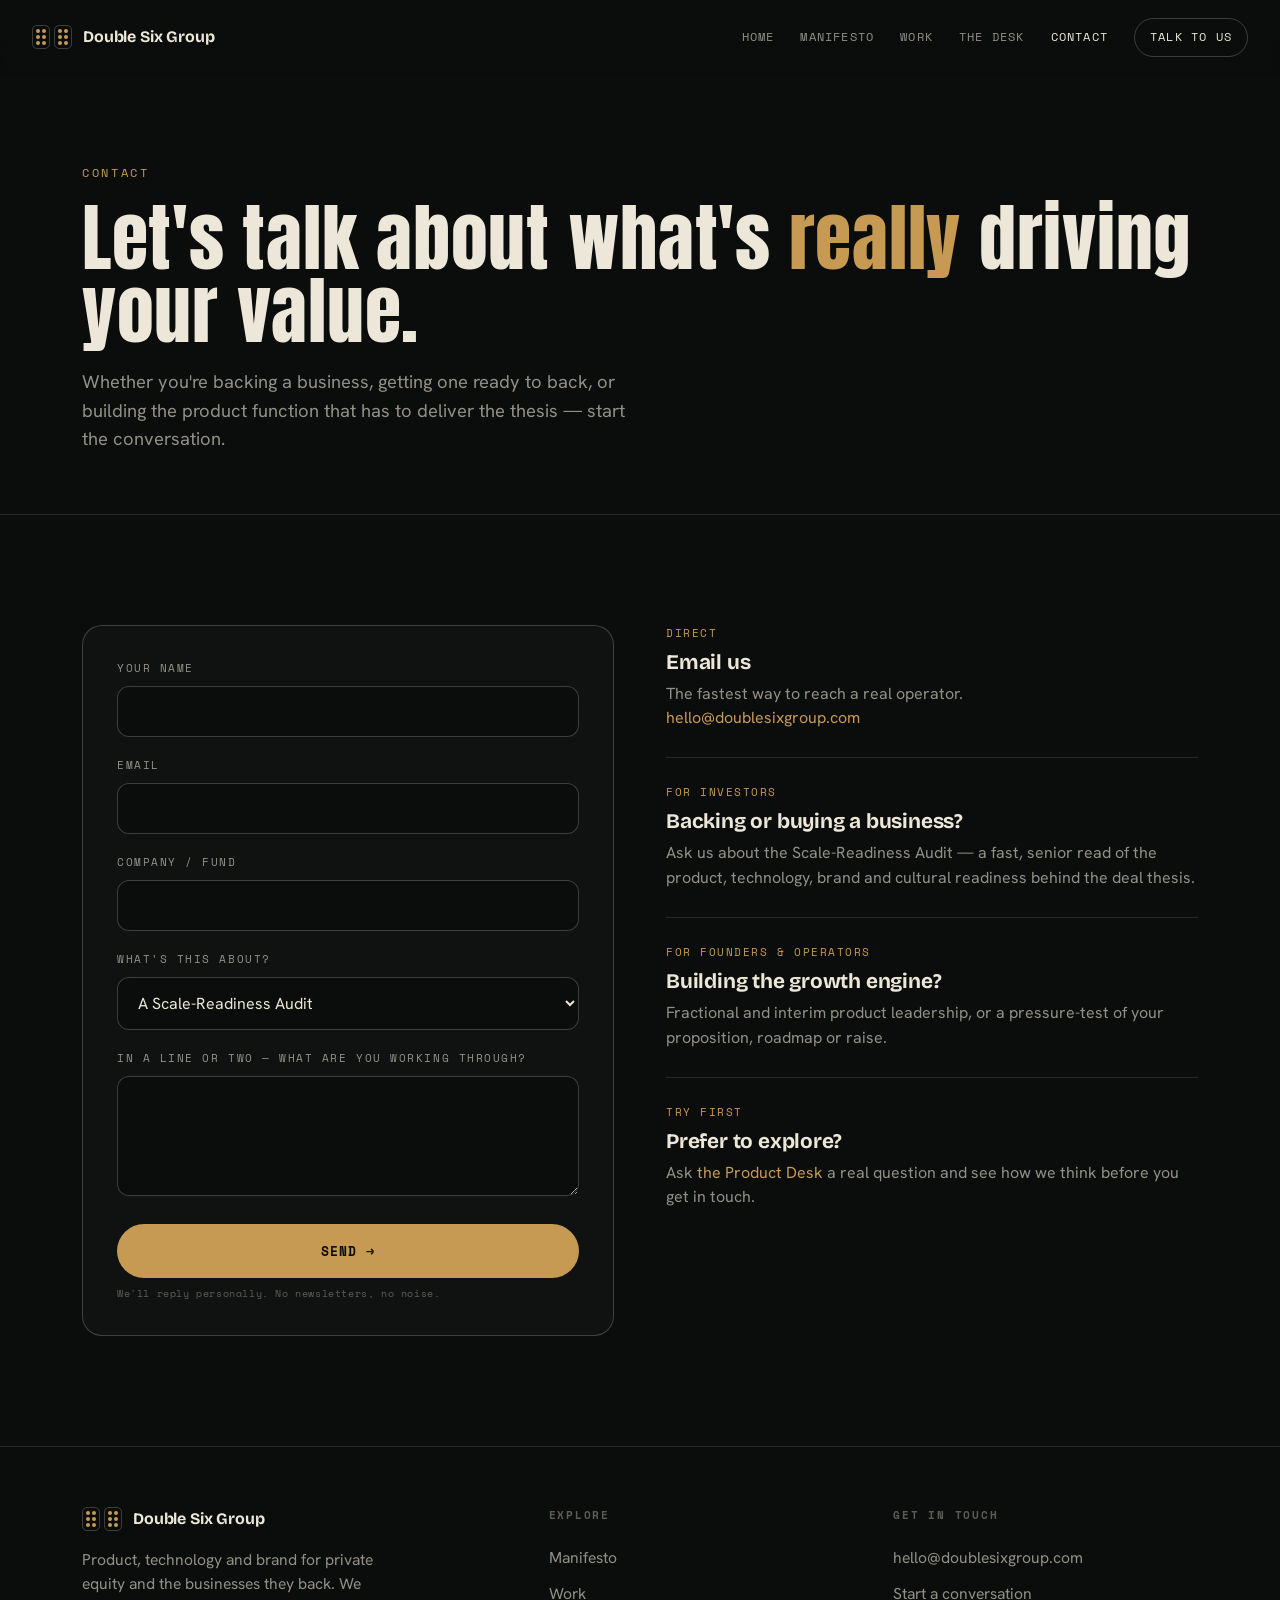
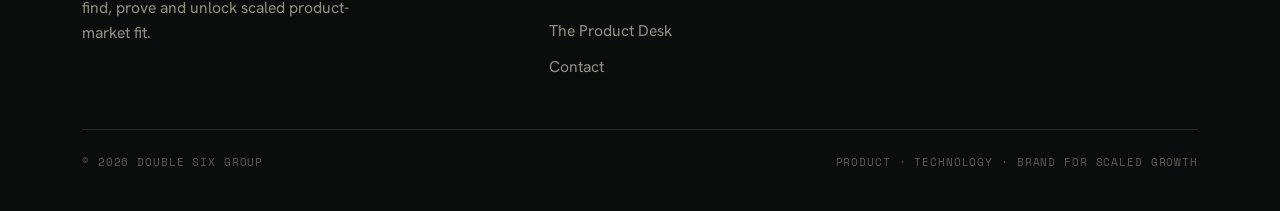
==== contact.html @ afc482d3 "Add files via upload" ====
<!DOCTYPE html>
<html lang="en">
<head>
<meta charset="UTF-8">
<meta name="viewport" content="width=device-width, initial-scale=1.0">
<title>Contact — Double Six Group</title>
<meta name="description" content="Talk to Double Six Group about product, technology and brand for scaled growth.">
<link rel="preconnect" href="https://fonts.googleapis.com">
<link rel="preconnect" href="https://fonts.gstatic.com" crossorigin>
<link href="https://fonts.googleapis.com/css2?family=Anton&family=Bricolage+Grotesque:wght@600;700;800&family=Hanken+Grotesk:wght@400;500;600&family=Space+Mono:wght@400;700&display=swap" rel="stylesheet">
<link rel="stylesheet" href="styles.css">
<style>
  .contact-grid{display:grid;grid-template-columns:1fr 1fr;gap:52px;align-items:start}
  .contact-form{border:1px solid var(--line-strong);border-radius:20px;background:var(--ink-2);padding:34px}
  .field{margin-bottom:20px}
  .field label{display:block;font-family:'Space Mono',monospace;font-size:11px;letter-spacing:.14em;text-transform:uppercase;color:var(--ivory-dim);margin-bottom:9px}
  .field input,.field textarea,.field select{width:100%;background:var(--ink);border:1px solid var(--line-strong);color:var(--ivory);border-radius:12px;padding:14px 16px;font-family:inherit;font-size:1rem;outline:none;transition:.2s}
  .field input:focus,.field textarea:focus,.field select:focus{border-color:var(--brass)}
  .field textarea{resize:vertical;min-height:120px}
  .routes .route{border-top:1px solid var(--line);padding:26px 0}
  .routes .route:first-child{border-top:none;padding-top:0}
  .routes .route .k{font-family:'Space Mono',monospace;font-size:11px;letter-spacing:.14em;text-transform:uppercase;color:var(--brass)}
  .routes .route h3{font-size:1.3rem;margin:10px 0 8px}
  .routes .route p{color:var(--ivory-dim)}
  .routes .route a{color:var(--brass)}
  .form-note{font-family:'Space Mono',monospace;font-size:10px;letter-spacing:.06em;color:var(--ivory-faint);margin-top:8px}
  @media(max-width:880px){.contact-grid{grid-template-columns:1fr;gap:40px}}
</style>
</head>
<body>

<nav class="nav">
  <a href="index.html" class="brand">
    <span class="mini"><span class="die"><i></i><i></i><i></i><i></i><i></i><i></i></span><span class="die"><i></i><i></i><i></i><i></i><i></i><i></i></span></span>
    Double Six Group
  </a>
  <button class="menu-btn" id="menuBtn">Menu</button>
  <div class="nav-links" id="navLinks">
    <a href="index.html">Home</a>
    <a href="manifesto.html">Manifesto</a>
    <a href="work.html">Work</a>
    <a href="product-desk.html">The Desk</a>
    <a href="contact.html" class="active">Contact</a>
    <a href="contact.html" class="nav-cta">Talk to us</a>
  </div>
</nav>

<header class="page-hero">
  <div class="wrap">
    <span class="eyebrow">Contact</span>
    <h1>Let's talk about what's <em>really</em> driving your value.</h1>
    <p>Whether you're backing a business, getting one ready to back, or building the product function that has to deliver the thesis — start the conversation.</p>
  </div>
</header>

<section class="band">
  <div class="wrap contact-grid">

    <div class="contact-form reveal">
      <!-- REVIEW: this form posts to a mail service. Set the action to your Formspree
           (or similar) endpoint, or replace with your preferred contact route.
           Until then, the email + LinkedIn routes on the right work immediately. -->
      <form action="https://formspree.io/f/REPLACE_WITH_YOUR_FORM_ID" method="POST">
        <div class="field">
          <label for="name">Your name</label>
          <input id="name" name="name" type="text" required>
        </div>
        <div class="field">
          <label for="email">Email</label>
          <input id="email" name="email" type="email" required>
        </div>
        <div class="field">
          <label for="org">Company / fund</label>
          <input id="org" name="organisation" type="text">
        </div>
        <div class="field">
          <label for="topic">What's this about?</label>
          <select id="topic" name="topic">
            <option>A Scale-Readiness Audit</option>
            <option>Fractional / interim product leadership</option>
            <option>Advisory or diligence support</option>
            <option>The Product Desk</option>
            <option>Something else</option>
          </select>
        </div>
        <div class="field">
          <label for="message">In a line or two — what are you working through?</label>
          <textarea id="message" name="message"></textarea>
        </div>
        <button type="submit" class="btn btn-primary" style="width:100%;justify-content:center">Send →</button>
        <p class="form-note">We'll reply personally. No newsletters, no noise.</p>
      </form>
    </div>

    <div class="routes reveal">
      <div class="route">
        <div class="k">Direct</div>
        <h3>Email us</h3>
        <p>The fastest way to reach a real operator. <br><a href="mailto:hello@doublesixgroup.com">hello@doublesixgroup.com</a></p>
      </div>
      <div class="route">
        <div class="k">For investors</div>
        <h3>Backing or buying a business?</h3>
        <p>Ask us about the Scale-Readiness Audit — a fast, senior read of the product, technology, brand and cultural readiness behind the deal thesis.</p>
      </div>
      <div class="route">
        <div class="k">For founders &amp; operators</div>
        <h3>Building the growth engine?</h3>
        <p>Fractional and interim product leadership, or a pressure-test of your proposition, roadmap or raise.</p>
      </div>
      <div class="route">
        <div class="k">Try first</div>
        <h3>Prefer to explore?</h3>
        <p>Ask <a href="product-desk.html">the Product Desk</a> a real question and see how we think before you get in touch.</p>
      </div>
    </div>

  </div>
</section>

<footer>
  <div class="wrap">
    <div class="foot-grid">
      <div class="foot-brand">
        <a href="index.html" class="brand"><span class="mini"><span class="die"><i></i><i></i><i></i><i></i><i></i><i></i></span><span class="die"><i></i><i></i><i></i><i></i><i></i><i></i></span></span>Double Six Group</a>
        <p>Product, technology and brand for private equity and the businesses they back. We find, prove and unlock scaled product-market fit.</p>
      </div>
      <div class="foot-col"><h4>Explore</h4><a href="manifesto.html">Manifesto</a><a href="work.html">Work</a><a href="product-desk.html">The Product Desk</a><a href="contact.html">Contact</a></div>
      <div class="foot-col"><h4>Get in touch</h4><a href="mailto:hello@doublesixgroup.com">hello@doublesixgroup.com</a><a href="contact.html">Start a conversation</a></div>
    </div>
    <div class="foot-base"><span>© 2026 Double Six Group</span><span>Product · Technology · Brand for scaled growth</span></div>
  </div>
</footer>

<script src="app.js"></script>
</body>
</html>
---- styles.css ----
/* Double Six Group — shared styles for all pages */
:root{
  --ink:#0B0D0C;--ink-2:#0F1211;--ink-3:#0D0F0E;--panel:#141817;
  --ivory:#ECE7D8;--ivory-dim:rgba(236,231,216,.60);--ivory-faint:rgba(236,231,216,.36);
  --brass:#C79A54;--brass-bright:#E6C288;
  --line:rgba(236,231,216,.12);--line-strong:rgba(236,231,216,.22);
  --pip-off:rgba(236,231,216,.10);
  --maxw:1180px;
}
*{box-sizing:border-box;margin:0;padding:0}
html{scroll-behavior:smooth}
body{background:var(--ink);color:var(--ivory);font-family:'Hanken Grotesk',system-ui,sans-serif;font-weight:400;line-height:1.55;-webkit-font-smoothing:antialiased;overflow-x:hidden}
::selection{background:var(--brass);color:var(--ink)}
a{color:inherit;text-decoration:none}
.wrap{max-width:var(--maxw);margin:0 auto;padding:0 32px}
h1,h2{font-family:'Anton',sans-serif;font-weight:400;line-height:1.0;letter-spacing:.01em}
h3{font-family:'Bricolage Grotesque',sans-serif;font-weight:700;line-height:1.06;letter-spacing:-.01em}
.eyebrow{font-family:'Space Mono',monospace;font-size:12px;letter-spacing:.22em;text-transform:uppercase;color:var(--brass);display:inline-block}

/* pip die */
.die{display:inline-grid;grid-template-columns:repeat(2,1fr);grid-template-rows:repeat(3,1fr);gap:2px;padding:3px;border:1px solid var(--line-strong);border-radius:5px;vertical-align:middle}
.die i{width:4px;height:4px;border-radius:50%;background:var(--brass);display:block}

/* ---------- NAV ---------- */
.nav{position:fixed;top:0;left:0;right:0;z-index:60;display:flex;align-items:center;justify-content:space-between;padding:18px 32px;background:linear-gradient(to bottom,rgba(11,13,12,.92),rgba(11,13,12,.55) 60%,rgba(11,13,12,0));backdrop-filter:blur(3px)}
.brand{display:flex;align-items:center;gap:11px;font-family:'Bricolage Grotesque';font-weight:700;letter-spacing:-.01em;font-size:16px}
.brand .mini{display:flex;gap:4px}
.brand .die{padding:3px}
.nav-links{display:flex;align-items:center;gap:26px}
.nav-links a{font-family:'Space Mono',monospace;font-size:12px;letter-spacing:.1em;text-transform:uppercase;color:var(--ivory-dim);transition:.2s}
.nav-links a:hover,.nav-links a.active{color:var(--ivory)}
.nav-cta{border:1px solid var(--line-strong);padding:9px 15px;border-radius:100px;color:var(--ivory)!important}
.nav-cta:hover{background:var(--brass);color:var(--ink)!important;border-color:var(--brass)}
.menu-btn{display:none;background:none;border:1px solid var(--line-strong);color:var(--ivory);border-radius:100px;padding:8px 14px;font-family:'Space Mono',monospace;font-size:11px;letter-spacing:.1em;text-transform:uppercase;cursor:pointer}

/* ---------- BUTTONS ---------- */
.btn{font-family:'Space Mono',monospace;font-size:13px;letter-spacing:.08em;text-transform:uppercase;padding:16px 26px;border-radius:100px;transition:.25s;display:inline-flex;align-items:center;gap:10px;cursor:pointer;border:1px solid transparent}
.btn-primary{background:var(--brass);color:var(--ink);font-weight:700}
.btn-primary:hover{background:var(--brass-bright)}
.btn-ghost{border-color:var(--line-strong);color:var(--ivory)}
.btn-ghost:hover{border-color:var(--ivory);background:rgba(236,231,216,.05)}

/* ---------- HERO ---------- */
.hero{min-height:100vh;display:flex;align-items:center;position:relative;padding:120px 0 70px;overflow:hidden}
.hero-grid{display:grid;grid-template-columns:1.35fr .9fr;gap:60px;align-items:center;width:100%}
.hero h1{font-size:clamp(3rem,8vw,6.4rem);margin:22px 0 26px}
.hero h1 .brassword{color:var(--brass)}
.hero-sub{font-size:clamp(1.05rem,1.5vw,1.28rem);color:var(--ivory-dim);max-width:36ch;margin-bottom:38px}
.hero-actions{display:flex;gap:16px;flex-wrap:wrap}
.signature{display:flex;gap:22px;justify-content:center;align-items:center}
.bigdie{width:clamp(120px,15vw,168px);aspect-ratio:1;border:1.5px solid var(--line-strong);border-radius:22px;background:radial-gradient(120% 120% at 30% 20%,rgba(199,154,84,.08),transparent 60%),var(--ink-2);display:grid;grid-template-columns:repeat(2,1fr);grid-template-rows:repeat(3,1fr);padding:26px;box-shadow:0 30px 80px -30px rgba(0,0,0,.8),inset 0 1px 0 rgba(236,231,216,.05)}
.bigdie span{display:grid;place-items:center}
.bigdie span::after{content:"";width:20px;height:20px;border-radius:50%;background:var(--pip-off);transition:.5s}
.bigdie.lit span::after{background:var(--brass);box-shadow:0 0 18px -2px rgba(199,154,84,.7)}
.rollnote{font-family:'Space Mono',monospace;font-size:11px;letter-spacing:.2em;text-transform:uppercase;color:var(--ivory-faint);text-align:center;margin-top:22px}

/* interior page hero (smaller) */
.page-hero{padding:160px 0 60px;border-bottom:1px solid var(--line)}
.page-hero h1{font-size:clamp(2.6rem,6vw,4.6rem);margin:16px 0 20px}
.page-hero h1 em{color:var(--brass);font-style:normal}
.page-hero p{color:var(--ivory-dim);font-size:1.15rem;max-width:56ch}

/* ---------- SECTION SHELL ---------- */
.band{padding:110px 0}
.band-line{border-top:1px solid var(--line)}
.sec-head{display:flex;flex-direction:column;gap:18px;max-width:60ch;margin-bottom:56px}
.sec-head h2{font-size:clamp(2rem,4.4vw,3.4rem)}
.sec-head p{color:var(--ivory-dim);font-size:1.1rem;max-width:52ch}

.reveal{opacity:0;transform:translateY(26px);transition:opacity .8s ease,transform .8s cubic-bezier(.2,.7,.2,1)}
.reveal.in{opacity:1;transform:none}

/* blind spot / stats */
.blind{background:var(--ink-3)}
.stat-row{display:grid;grid-template-columns:repeat(3,1fr);border:1px solid var(--line);border-radius:16px;overflow:hidden;margin-top:14px}
.stat{padding:36px 30px;border-right:1px solid var(--line)}
.stat:last-child{border-right:none}
.stat .big{font-family:'Anton';font-weight:400;font-size:2.2rem;color:var(--brass);letter-spacing:.01em}
.stat .lbl{font-family:'Space Mono',monospace;font-size:11px;letter-spacing:.16em;text-transform:uppercase;color:var(--ivory-dim);margin-top:10px}

/* flagship lifecycle (ivory) */
.flag{background:var(--ivory);color:var(--ink)}
.flag .eyebrow{color:#7a5a20}
.flag .sec-head h2{color:var(--ink)}
.flag .sec-head p{color:rgba(11,13,12,.66)}
.stage{display:grid;grid-template-columns:120px 1fr;gap:34px;padding:42px 0;border-top:1px solid rgba(11,13,12,.14);align-items:start}
.stage:last-child{border-bottom:1px solid rgba(11,13,12,.14)}
.stage-num{font-family:'Space Mono',monospace;font-weight:700;font-size:1.05rem;color:#9a7226;letter-spacing:.05em}
.stage-num small{display:block;font-weight:400;font-size:11px;letter-spacing:.16em;text-transform:uppercase;color:rgba(11,13,12,.5);margin-top:8px}
.stage h3{font-size:1.7rem;color:var(--ink);margin-bottom:12px}
.stage p{color:rgba(11,13,12,.72);max-width:60ch;font-size:1.05rem}

/* assess grid */
.assess-grid{display:grid;grid-template-columns:repeat(2,1fr);gap:20px}
.acard{border:1px solid var(--line);border-radius:16px;padding:34px;background:var(--ink-2);transition:.3s;position:relative;overflow:hidden}
.acard:hover{border-color:var(--line-strong);transform:translateY(-3px)}
.acard .num{font-family:'Space Mono',monospace;font-size:12px;color:var(--brass);letter-spacing:.15em}
.acard h3{font-size:1.45rem;margin:16px 0 12px}
.acard p{color:var(--ivory-dim);font-size:1.02rem}
.acard .pip{position:absolute;right:26px;top:30px;display:grid;grid-template-columns:repeat(2,1fr);grid-template-rows:repeat(3,1fr);gap:4px;opacity:.5}
.acard .pip i{width:6px;height:6px;border-radius:50%;background:var(--brass)}

/* mark the homework */
.mark{background:var(--ink-2);border-top:1px solid var(--line);position:relative;overflow:hidden}
.mark .wrap{position:relative;z-index:2}
.mark h2{font-size:clamp(2.6rem,7vw,5rem);margin:20px 0 26px;max-width:15ch}
.mark h2 em{color:var(--brass);font-style:normal}
.mark-lead{font-size:1.2rem;color:var(--ivory-dim);max-width:52ch;margin-bottom:44px}
.mark-split{display:grid;grid-template-columns:repeat(2,1fr);gap:20px;max-width:840px}
.mcard{border:1px solid var(--line-strong);border-radius:16px;padding:30px;background:var(--ink)}
.mcard .tick{font-family:'Space Mono',monospace;font-size:12px;letter-spacing:.14em;text-transform:uppercase;color:var(--brass)}
.mcard h3{font-size:1.35rem;margin:14px 0 10px}
.mcard p{color:var(--ivory-dim);font-size:1.02rem}
.mark-ghost{position:absolute;right:-4%;top:50%;transform:translateY(-50%);font-family:'Anton';font-size:34vw;color:rgba(199,154,84,.045);line-height:1;pointer-events:none;user-select:none;z-index:1}

/* work / proof cards */
.proof{background:var(--ink-3)}
.proof-grid{display:grid;grid-template-columns:repeat(2,1fr);gap:20px}
.pcard{border:1px solid var(--line);border-radius:16px;padding:32px;background:var(--ink-2);transition:.3s}
.pcard:hover{border-color:var(--line-strong);transform:translateY(-3px)}
.pcard .tag{font-family:'Space Mono',monospace;font-size:11px;letter-spacing:.15em;text-transform:uppercase;color:var(--brass)}
.pcard h3{font-size:1.32rem;margin:14px 0 16px;line-height:1.15}
.pcard .pblock{margin-bottom:18px}
.pcard .plabel{font-family:'Space Mono',monospace;font-size:10px;letter-spacing:.18em;text-transform:uppercase;color:var(--ivory-faint);display:block;margin-bottom:7px}
.pcard p{color:var(--ivory-dim);font-size:1.01rem}
.pcard .outcome{border-top:1px solid var(--line);padding-top:18px}
.pcard .outcome p{color:var(--ivory)}
.pcard .outcome .plabel{color:var(--brass)}

/* how we work */
.how-grid{display:grid;grid-template-columns:repeat(3,1fr);gap:22px}
.hcard .k{font-family:'Space Mono',monospace;font-size:12px;color:var(--brass);letter-spacing:.14em;text-transform:uppercase;padding-bottom:16px;border-bottom:1px solid var(--line);margin-bottom:18px}
.hcard h3{font-size:1.35rem;margin-bottom:10px}
.hcard p{color:var(--ivory-dim);font-size:1.02rem}

/* cta band */
.cta{padding:130px 0;text-align:center;position:relative}
.cta h2{font-size:clamp(2.2rem,5.5vw,4.4rem);max-width:16ch;margin:0 auto 24px}
.cta h2 em{color:var(--brass);font-style:normal}
.cta p{color:var(--ivory-dim);font-size:1.15rem;max-width:46ch;margin:0 auto 40px}

/* prose (manifesto etc) */
.prose{max-width:68ch;margin:0 auto}
.prose h2{font-size:clamp(1.6rem,3.4vw,2.4rem);margin:48px 0 8px}
.prose h3{font-size:1.3rem;color:var(--ivory);margin:34px 0 8px}
.prose p{color:var(--ivory-dim);font-size:1.12rem;margin-bottom:18px}
.prose p.big{font-size:1.3rem;color:var(--ivory);border-left:2px solid var(--brass);padding-left:22px}
.prose strong{color:var(--ivory);font-weight:600}

/* teaser link row */
.more{display:inline-flex;align-items:center;gap:10px;font-family:'Space Mono',monospace;font-size:12px;letter-spacing:.1em;text-transform:uppercase;color:var(--brass);margin-top:36px;border-bottom:1px solid transparent;transition:.2s}
.more:hover{border-color:var(--brass)}

/* ---------- FOOTER ---------- */
footer{border-top:1px solid var(--line);padding:60px 0 40px;background:var(--ink)}
.foot-grid{display:grid;grid-template-columns:1.4fr 1fr 1fr;gap:40px;margin-bottom:44px}
.foot-brand .brand{margin-bottom:16px}
.foot-brand p{color:var(--ivory-dim);max-width:34ch;font-size:.98rem}
.foot-col h4{font-family:'Space Mono',monospace;font-size:11px;letter-spacing:.16em;text-transform:uppercase;color:var(--ivory-faint);margin-bottom:16px}
.foot-col a{display:block;color:var(--ivory-dim);padding:6px 0;font-size:.98rem;transition:.2s}
.foot-col a:hover{color:var(--brass)}
.foot-base{display:flex;justify-content:space-between;gap:16px;flex-wrap:wrap;border-top:1px solid var(--line);padding-top:24px;font-family:'Space Mono',monospace;font-size:11px;letter-spacing:.08em;text-transform:uppercase;color:var(--ivory-faint)}

/* ---------- RESPONSIVE ---------- */
@media(max-width:880px){
  .wrap{padding:0 22px}
  .nav{padding:14px 22px}
  .nav-links{position:fixed;top:58px;left:0;right:0;flex-direction:column;align-items:flex-start;gap:0;background:var(--ink);border-bottom:1px solid var(--line);padding:12px 22px 20px;display:none}
  .nav-links.open{display:flex}
  .nav-links a{padding:12px 0;width:100%}
  .menu-btn{display:block}
  .hero-grid{grid-template-columns:1fr;gap:48px}
  .signature{justify-content:flex-start}
  .stat-row{grid-template-columns:1fr}
  .stat{border-right:none;border-bottom:1px solid var(--line)}
  .stat:last-child{border-bottom:none}
  .assess-grid,.proof-grid,.how-grid,.mark-split{grid-template-columns:1fr}
  .stage{grid-template-columns:1fr;gap:14px}
  .band{padding:80px 0}.cta{padding:96px 0}
  .foot-grid{grid-template-columns:1fr;gap:30px}
  .mark-ghost{font-size:60vw;right:-20%}
}
@media(prefers-reduced-motion:reduce){
  *{scroll-behavior:auto}
  .reveal{opacity:1;transform:none;transition:none}
  .bigdie span::after{transition:none}
}
:focus-visible{outline:2px solid var(--brass);outline-offset:3px;border-radius:4px}
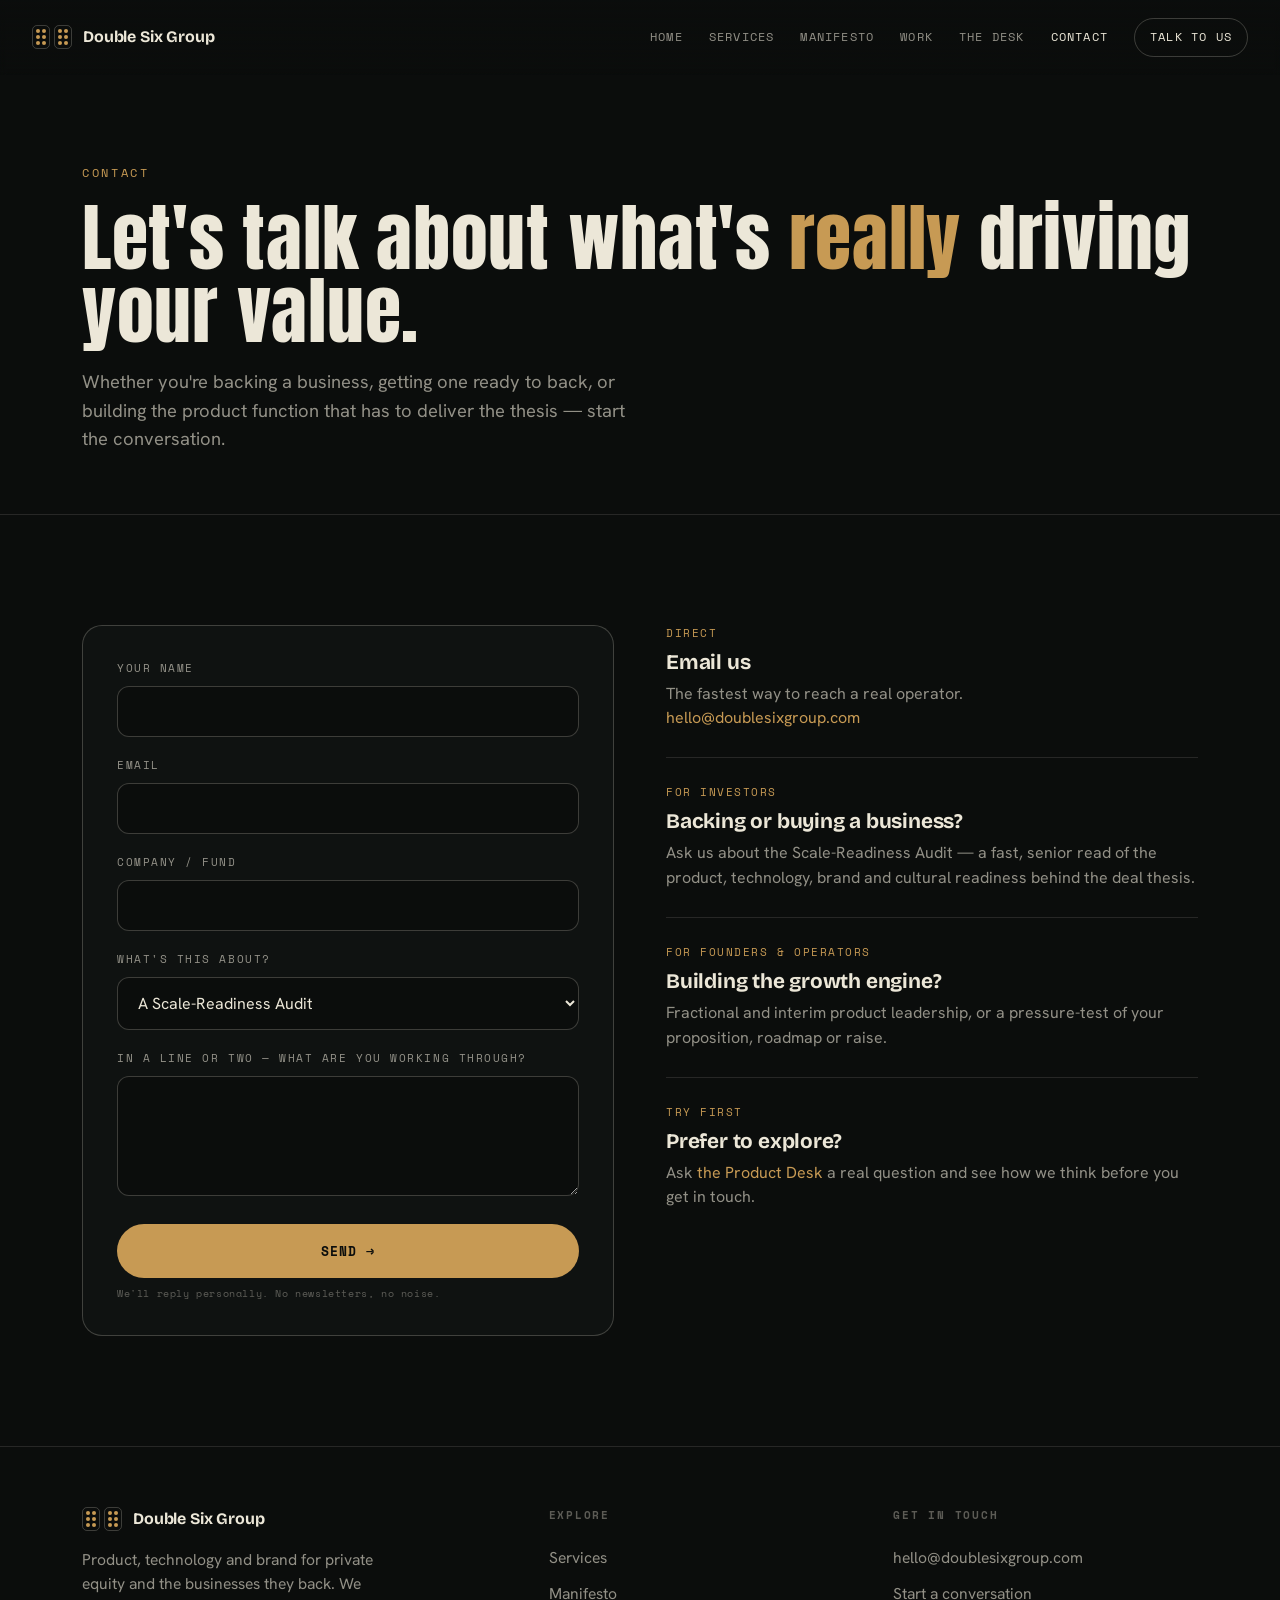
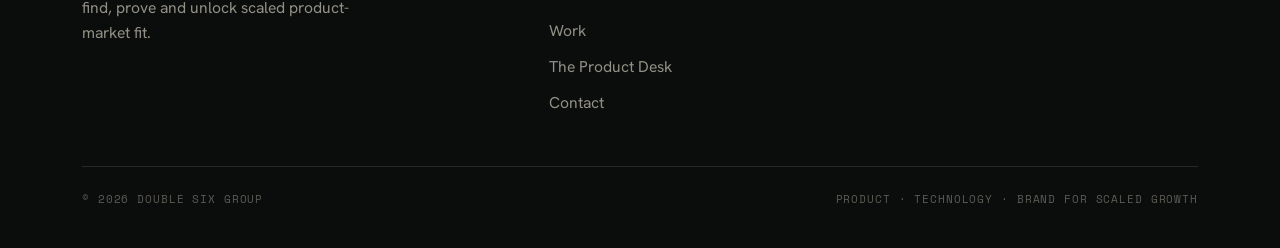
==== commit d843d03f: "Add files via upload" ====
--- a/contact.html
+++ b/contact.html
@@ -3,6 +3,7 @@
 <head>
 <meta charset="UTF-8">
 <meta name="viewport" content="width=device-width, initial-scale=1.0">
+<link rel="icon" type="image/svg+xml" href="favicon.svg">
 <title>Contact — Double Six Group</title>
 <meta name="description" content="Talk to Double Six Group about product, technology and brand for scaled growth.">
 <link rel="preconnect" href="https://fonts.googleapis.com">
@@ -37,6 +38,7 @@
   <button class="menu-btn" id="menuBtn">Menu</button>
   <div class="nav-links" id="navLinks">
     <a href="index.html">Home</a>
+    <a href="services.html">Services</a>
     <a href="manifesto.html">Manifesto</a>
     <a href="work.html">Work</a>
     <a href="product-desk.html">The Desk</a>
@@ -125,7 +127,7 @@
         <a href="index.html" class="brand"><span class="mini"><span class="die"><i></i><i></i><i></i><i></i><i></i><i></i></span><span class="die"><i></i><i></i><i></i><i></i><i></i><i></i></span></span>Double Six Group</a>
         <p>Product, technology and brand for private equity and the businesses they back. We find, prove and unlock scaled product-market fit.</p>
       </div>
-      <div class="foot-col"><h4>Explore</h4><a href="manifesto.html">Manifesto</a><a href="work.html">Work</a><a href="product-desk.html">The Product Desk</a><a href="contact.html">Contact</a></div>
+      <div class="foot-col"><h4>Explore</h4><a href="services.html">Services</a><a href="manifesto.html">Manifesto</a><a href="work.html">Work</a><a href="product-desk.html">The Product Desk</a><a href="contact.html">Contact</a></div>
       <div class="foot-col"><h4>Get in touch</h4><a href="mailto:hello@doublesixgroup.com">hello@doublesixgroup.com</a><a href="contact.html">Start a conversation</a></div>
     </div>
     <div class="foot-base"><span>© 2026 Double Six Group</span><span>Product · Technology · Brand for scaled growth</span></div>
@@ -133,5 +135,6 @@
 </footer>
 
 <script src="app.js"></script>
+<script defer src="/_vercel/insights/script.js"></script>
 </body>
 </html>
